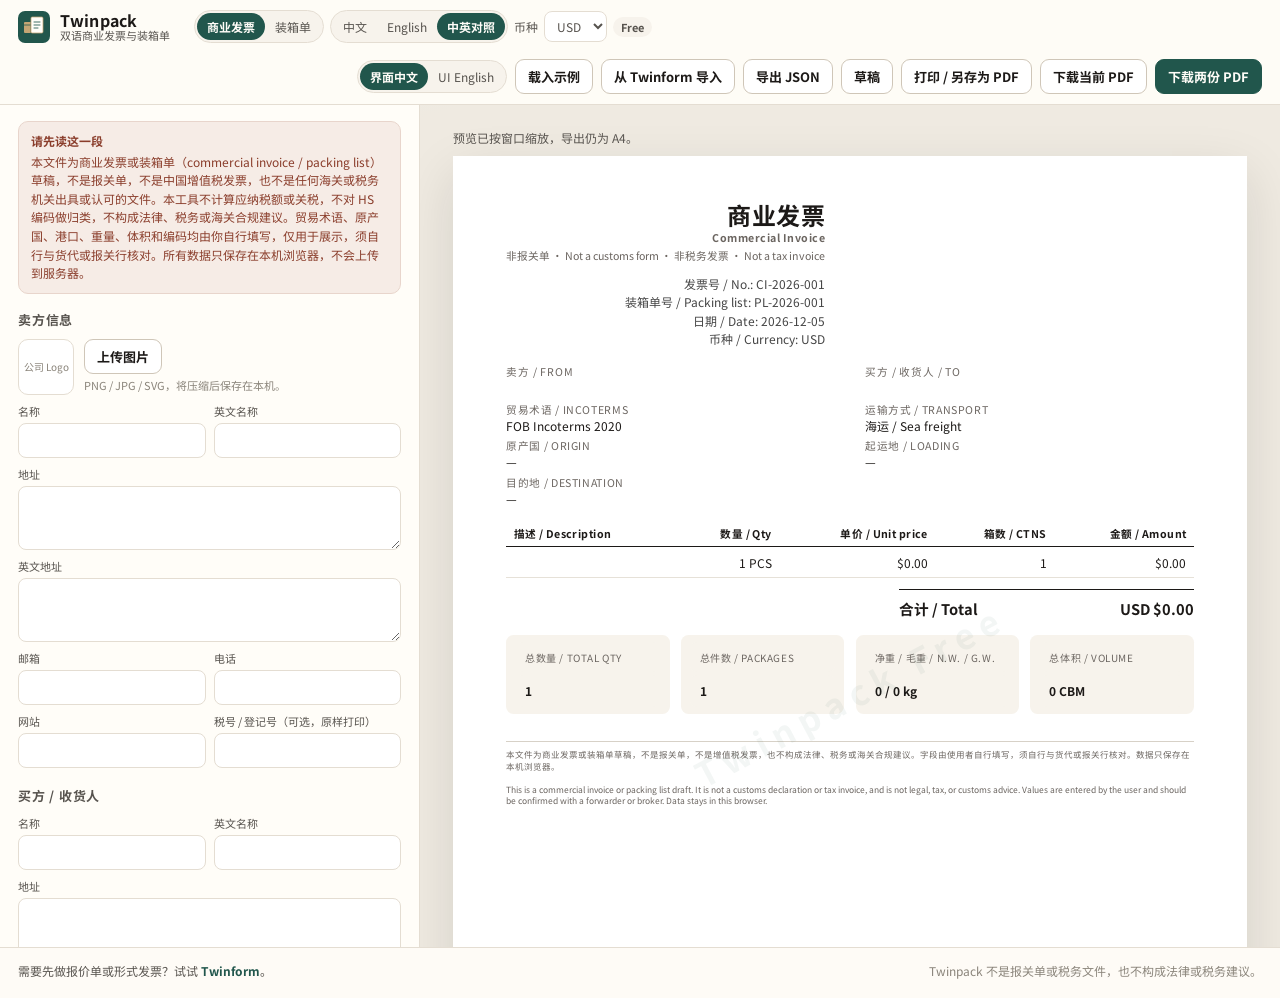
==== index.html @ fb45c6ba "Publish Twinpack as a static GitHub Pages site. A browser-only bilingual commercial invoice and pack" ====
<!DOCTYPE html>
<html lang="zh-CN">
  <head>
    <meta charset="UTF-8" />
    <meta name="viewport" content="width=device-width, initial-scale=1" />
    <title>Twinpack — Bilingual commercial invoice &amp; packing list</title>
    <meta
      name="description"
      content="Create a bilingual (Chinese/English) commercial invoice and matching packing list in your browser and download an A4 PDF. No signup. Not a customs form, not a tax invoice, and not legal or tax advice. 在浏览器里制作中英对照的商业发票和装箱单，本地下载 A4 PDF。不是报关单或税务文件。"
    />
    <meta name="keywords" content="commercial invoice, packing list, bilingual, Chinese, English, 商业发票, 装箱单, PDF" />
    <link rel="canonical" href="https://xiaoyangge1993.github.io/twinpack/" />
    <meta property="og:title" content="Twinpack — bilingual commercial invoice &amp; packing list" />
    <meta
      property="og:description"
      content="Make a matching commercial invoice and packing list in your browser. Chinese, English, or bilingual. Nothing is uploaded."
    />
    <meta property="og:type" content="website" />
    <meta property="og:url" content="https://xiaoyangge1993.github.io/twinpack/" />
    <link rel="icon" href="assets/favicon.svg" type="image/svg+xml" />
    <link rel="stylesheet" href="css/fonts.css" />
    <link rel="stylesheet" href="css/styles.css" />
  </head>
  <body>
    <div id="app"></div>
    <script src="vendor/html2canvas.min.js"></script>
    <script src="vendor/jspdf.umd.min.js"></script>
    <script src="js/license.js"></script>
    <script src="js/app.js"></script>
  </body>
</html>
---- css/fonts.css ----
@font-face {
  font-family: "Twinpack Sans";
  src: url("../fonts/NotoSansSC-Regular.woff2") format("woff2");
  font-weight: 400;
  font-style: normal;
  font-display: swap;
}
@font-face {
  font-family: "Twinpack Sans";
  src: url("../fonts/NotoSansSC-Bold.woff2") format("woff2");
  font-weight: 700;
  font-style: normal;
  font-display: swap;
}

:root {
  --font-sans: "Twinpack Sans", "Noto Sans CJK SC", "Source Han Sans SC",
    "PingFang SC", "Microsoft YaHei", "Noto Sans", sans-serif;
}
---- css/styles.css ----
/* Twinpack — editor + A4 sheet (based on Twinform) */
:root {
  --ink: #1c1917;
  --ink-soft: #57534e;
  --ink-faint: #8a847a;
  --paper: #efeae1;
  --panel: #fffdf8;
  --panel-2: #f7f3ec;
  --line: #e4ddd2;
  --line-strong: #cfc6b8;
  --accent: #21564c;
  --accent-hover: #19443c;
  --accent-soft: #e8f0ee;
  --gold: #c4a574;
  --danger: #8a3d2b;
  --danger-bg: #f6ece6;
  --warn: #8a6a22;
  --shadow: 0 18px 50px rgba(28, 25, 23, 0.12);
  --radius: 12px;
  --ui: var(--font-sans);
}

* { box-sizing: border-box; }
html, body { margin: 0; padding: 0; }
body {
  font-family: var(--ui);
  color: var(--ink);
  background:
    radial-gradient(1200px 500px at 10% -10%, #e4efe9 0%, transparent 50%),
    var(--paper);
  min-height: 100vh;
}

button, input, select, textarea { font-family: inherit; color: inherit; }
button { cursor: pointer; }
button:disabled { cursor: not-allowed; opacity: 0.55; }

.app-header {
  position: sticky; top: 0; z-index: 20;
  display: flex; align-items: center; gap: 16px; flex-wrap: wrap;
  padding: 10px 18px;
  background: rgba(255, 253, 248, 0.92);
  border-bottom: 1px solid var(--line);
  backdrop-filter: blur(10px);
}
.brand { display: flex; align-items: center; gap: 10px; margin-right: 8px; text-decoration: none; color: inherit; }
.brand img { width: 32px; height: 32px; }
.brand-name { font-weight: 700; letter-spacing: 0.01em; line-height: 1.1; }
.brand-name small { display: block; font-weight: 400; color: var(--ink-soft); font-size: 11px; letter-spacing: 0; }

.header-group { display: flex; align-items: center; gap: 6px; flex-wrap: wrap; }
.header-group + .header-group { margin-left: 4px; }
.header-actions { margin-left: auto; display: flex; gap: 8px; flex-wrap: wrap; align-items: center; }

.seg { display: inline-flex; background: var(--panel-2); border: 1px solid var(--line); border-radius: 999px; padding: 2px; }
.seg button {
  border: 0; background: transparent; padding: 5px 10px; border-radius: 999px;
  font-size: 12px; color: var(--ink-soft);
}
.seg button[aria-pressed="true"] { background: var(--accent); color: #fffdf8; font-weight: 700; }

.field-inline { display: flex; align-items: center; gap: 6px; font-size: 12px; color: var(--ink-soft); }
.field-inline select, .field-inline input[type="text"] {
  background: #fff; border: 1px solid var(--line); border-radius: 8px; padding: 5px 8px; font-size: 12px;
}

.btn {
  border: 1px solid var(--line-strong); background: #fff; border-radius: 9px;
  padding: 7px 12px; font-size: 13px; font-weight: 700;
}
.btn:hover:not(:disabled) { border-color: var(--accent); color: var(--accent); }
.btn-primary { background: var(--accent); color: #fffdf8; border-color: var(--accent); }
.btn-primary:hover:not(:disabled) { background: var(--accent-hover); color: #fffdf8; }
.btn-ghost { background: transparent; }
.btn-pro {
  background: #fffdf8; border: 1px dashed var(--gold); color: var(--ink-soft);
  font-weight: 700; padding: 7px 12px; border-radius: 9px; font-size: 13px;
  text-decoration: none; display: inline-block;
}
.btn-pro:hover { border-style: solid; color: var(--ink); }
.pill {
  font-size: 11px; font-weight: 700; padding: 2px 8px; border-radius: 999px;
  background: var(--accent-soft); color: var(--accent);
}
.pill.free { background: var(--panel-2); color: var(--ink-soft); }
.pill.pro { background: #f3ead8; color: #6b5428; }

.layout {
  display: grid;
  grid-template-columns: minmax(320px, 420px) minmax(0, 1fr);
  gap: 0;
  min-height: calc(100vh - 58px);
}
.editor {
  border-right: 1px solid var(--line);
  background: var(--panel);
  padding: 16px 18px 48px;
  overflow: auto;
  max-height: calc(100vh - 58px);
}
.preview-pane {
  padding: 24px 16px 48px;
  overflow: auto;
  max-height: calc(100vh - 58px);
  display: flex; flex-direction: column; align-items: center;
}

.disclaimer-banner {
  margin: 0 0 16px;
  padding: 10px 12px;
  background: var(--danger-bg);
  border: 1px solid #e8d5cc;
  border-radius: 10px;
  color: var(--danger);
  font-size: 12px;
  line-height: 1.55;
}
.disclaimer-banner strong { display: block; margin-bottom: 2px; }

.section { margin-bottom: 18px; }
.section h2 {
  margin: 0 0 10px; font-size: 13px; letter-spacing: 0.06em; text-transform: uppercase;
  color: var(--ink-soft); display: flex; justify-content: space-between; align-items: baseline;
}
.grid-2 { display: grid; grid-template-columns: 1fr 1fr; gap: 8px; }
.grid-3 { display: grid; grid-template-columns: 1fr 1fr 1fr; gap: 8px; }
.full { grid-column: 1 / -1; }

label.lbl { display: flex; flex-direction: column; gap: 4px; font-size: 11px; color: var(--ink-soft); }
label.lbl input, label.lbl select, label.lbl textarea {
  border: 1px solid var(--line); border-radius: 8px; padding: 7px 8px; background: #fff; font-size: 13px;
}
label.lbl textarea { min-height: 64px; resize: vertical; }
label.lbl input:focus, label.lbl select:focus, label.lbl textarea:focus {
  outline: 2px solid color-mix(in srgb, var(--accent) 35%, transparent);
  border-color: var(--accent);
}

.logo-row { display: flex; gap: 10px; align-items: center; }
.logo-row img, .logo-placeholder {
  width: 56px; height: 56px; border-radius: 10px; border: 1px solid var(--line); object-fit: contain; background: #fff;
}
.logo-placeholder { display: grid; place-items: center; color: var(--ink-faint); font-size: 10px; text-align: center; }

.items-table { width: 100%; border-collapse: collapse; font-size: 12px; }
.items-table th { text-align: left; font-weight: 400; color: var(--ink-soft); padding: 4px 4px 6px; }
.items-table td { padding: 3px 4px; vertical-align: top; }
.items-table input { width: 100%; border: 1px solid var(--line); border-radius: 6px; padding: 6px; font-size: 12px; background: #fff; }
.items-table .col-qty, .items-table .col-price, .items-table .col-disc { width: 72px; }
.items-table .col-del { width: 28px; }
.icon-btn { border: 0; background: transparent; color: var(--ink-faint); padding: 4px; font-size: 16px; }
.icon-btn:hover { color: var(--danger); }

.pay-block { display: grid; gap: 8px; }
.check { display: flex; align-items: center; gap: 6px; font-size: 13px; }
.check input { accent-color: var(--accent); }

.hint { font-size: 11px; color: var(--ink-faint); margin: 4px 0 0; line-height: 1.45; }
.pro-box {
  border: 1px dashed var(--gold); border-radius: 12px; padding: 12px; background: #fffdf8;
}
.pro-box h3 { margin: 0 0 8px; font-size: 14px; }
.lock { color: var(--ink-faint); font-size: 12px; }
.license-box { margin: 10px 0 4px; }
.license-label { display: block; font-size: 12px; font-weight: 700; margin-bottom: 6px; }
.license-input {
  width: 100%; min-height: 72px; resize: vertical;
  border: 1px solid var(--line-strong); border-radius: 8px;
  padding: 8px 10px; font-size: 12px; line-height: 1.45;
  font-family: ui-monospace, SFMono-Regular, Menlo, Consolas, monospace;
  background: #fff;
}
.license-input:focus { outline: 2px solid var(--accent-soft); border-color: var(--accent); }
.license-actions { margin-top: 8px; display: flex; gap: 8px; flex-wrap: wrap; }
.license-status { margin: 8px 0 0; font-size: 12px; line-height: 1.45; }
.license-status.ok { color: var(--accent); font-weight: 700; }
.license-status.err { color: var(--danger); font-weight: 700; }
.purchase-page { max-width: 720px; margin: 0 auto; padding: 32px 20px 64px; }
.purchase-page h1 { font-size: 28px; margin: 16px 0 8px; }
.purchase-page h2 { font-size: 16px; margin: 24px 0 8px; }
.purchase-page p, .purchase-page li { font-size: 15px; line-height: 1.65; color: var(--ink-soft); }
.purchase-page .back { display: inline-block; margin-top: 8px; }

.preview-toolbar {
  width: min(100%, 210mm);
  display: flex; justify-content: space-between; align-items: center;
  margin-bottom: 10px; font-size: 12px; color: var(--ink-soft);
}
.overflow-warn { color: var(--warn); font-weight: 700; }

.preview-scale { transform-origin: top center; }

/* A4 sheet */
.sheet {
  width: 210mm;
  min-height: 297mm;
  background: #fff;
  color: #1c1917;
  padding: 12mm 14mm 12mm;
  position: relative;
  box-shadow: var(--shadow);
  overflow: visible;
}
.sheet * { box-sizing: border-box; }

.sheet-wm {
  position: absolute; inset: 0; pointer-events: none; z-index: 2;
}
.sheet-wm .wm-diag {
  position: absolute; left: 50%; top: 48%;
  transform: translate(-50%, -50%) rotate(-28deg);
  font-size: 26pt; font-weight: 700; letter-spacing: 0.22em;
  color: rgba(33, 86, 76, 0.055); white-space: nowrap;
}
.sheet-wm .wm-foot {
  position: absolute; right: 14mm; bottom: 9mm;
  font-size: 7.5pt; letter-spacing: 0.06em; color: rgba(28, 25, 23, 0.35);
}

.sheet-head { display: flex; justify-content: space-between; gap: 16px; align-items: flex-start; }
.sheet-logo { max-width: 24mm; max-height: 20mm; object-fit: contain; }
.sheet-title { text-align: right; }
.sheet-title h1 { margin: 0; font-size: 18pt; letter-spacing: 0.02em; line-height: 1.2; }
.sheet-title .sub { margin-top: 3px; font-size: 8pt; color: #6b6560; }
.sheet-meta { margin-top: 3mm; text-align: right; font-size: 9pt; color: #444; line-height: 1.55; }

.parties { display: grid; grid-template-columns: 1fr 1fr; gap: 8mm; margin: 4mm 0 4mm; }
.party .k { font-size: 8pt; letter-spacing: 0.08em; text-transform: uppercase; color: #6b6560; margin-bottom: 2mm; }
.party .name { font-weight: 700; font-size: 11pt; }
.party .en { color: #5c5854; font-size: 9pt; font-weight: 400; }
.party .addr { margin-top: 1.5mm; font-size: 9pt; color: #444; white-space: pre-wrap; line-height: 1.45; }

.sheet table { width: 100%; border-collapse: collapse; font-size: 9pt; }
.sheet thead th {
  text-align: left; font-weight: 700; font-size: 8pt; letter-spacing: 0.04em;
  border-bottom: 0.4mm solid #1c1917; padding: 1.5mm 2mm;
}
.sheet td { padding: 1.7mm 2mm; border-bottom: 0.15mm solid #e6e1d8; vertical-align: top; }
.sheet td.num, .sheet th.num { text-align: right; white-space: nowrap; }
.item-en { display: block; color: #6b6560; font-size: 8pt; margin-top: 0.6mm; }

.totals { margin-top: 3mm; margin-left: auto; width: 78mm; font-size: 9pt; }
.totals .row { display: flex; justify-content: space-between; gap: 6mm; padding: 1.2mm 0; }
.totals .row.grand { border-top: 0.4mm solid #1c1917; font-weight: 700; font-size: 11pt; margin-top: 1mm; padding-top: 2mm; }

.pay { margin-top: 3.5mm; display: grid; grid-template-columns: 1.2fr 1fr; gap: 8mm; }
.pay h3, .notes h3 { margin: 0 0 2mm; font-size: 8pt; letter-spacing: 0.08em; text-transform: uppercase; color: #6b6560; font-weight: 700; }
.pay p, .notes p { margin: 0; font-size: 9pt; line-height: 1.5; white-space: pre-wrap; }

.sheet-disc {
  margin-top: 3.5mm; padding-top: 2mm; border-top: 0.15mm solid #d7d1c7;
  font-size: 6.4pt; color: #6b6560; line-height: 1.35;
}

/* Templates */
.sheet.tpl-classic .sheet-title h1 { font-weight: 700; }
.sheet.tpl-modern { padding-top: 0; padding-left: 0; padding-right: 0; }
.sheet.tpl-modern .modern-bar {
  background: #21564c; color: #fffdf8; padding: 10mm 16mm 8mm;
  display: flex; justify-content: space-between; align-items: flex-start; gap: 16px;
}
.sheet.tpl-modern .modern-bar .sub, .sheet.tpl-modern .modern-bar .sheet-meta { color: rgba(255,253,248,0.8); }
.sheet.tpl-modern .sheet-body { padding: 8mm 16mm 18mm; }
.sheet.tpl-modern thead th { border-bottom-color: #21564c; color: #21564c; }
.sheet.tpl-modern .totals .row.grand { border-top-color: #21564c; color: #21564c; }
.sheet.tpl-minimal .sheet-title h1 { font-weight: 400; letter-spacing: 0.14em; font-size: 16pt; text-transform: uppercase; }
.sheet.tpl-minimal thead th { border-bottom-width: 0.2mm; font-weight: 400; letter-spacing: 0.12em; }
.sheet.tpl-minimal .totals .row.grand { border-top-width: 0.2mm; }

.modal-back {
  position: fixed; inset: 0; background: rgba(28,25,23,0.4); z-index: 40;
  display: flex; align-items: center; justify-content: center; padding: 20px;
}
.modal {
  background: var(--panel); border-radius: 16px; width: min(560px, 100%);
  max-height: min(80vh, 720px); overflow: auto; box-shadow: var(--shadow); padding: 18px 20px;
}
.modal h2 { margin: 0 0 12px; font-size: 16px; }
.draft-list { list-style: none; margin: 0; padding: 0; }
.draft-list li {
  display: flex; align-items: center; gap: 8px; padding: 8px 0; border-bottom: 1px solid var(--line);
  font-size: 13px;
}
.draft-list li span { flex: 1; }
.muted { color: var(--ink-faint); font-size: 12px; }

@media (max-width: 980px) {
  .layout { grid-template-columns: 1fr; }
  .editor, .preview-pane { max-height: none; border-right: 0; }
  .editor { border-bottom: 1px solid var(--line); }
}


.site-footer {
  border-top: 1px solid var(--line);
  padding: 14px 18px 18px;
  font-size: 12px;
  color: var(--ink-soft);
  background: rgba(255, 253, 248, 0.92);
  display: flex;
  flex-wrap: wrap;
  gap: 8px 24px;
  justify-content: space-between;
  align-items: baseline;
  line-height: 1.5;
}
.site-footer a { color: var(--accent); font-weight: 700; text-decoration: none; }
.site-footer a:hover { text-decoration: underline; }
.site-footer .foot-note { color: var(--ink-faint); max-width: 62ch; }

.item-card {
  border: 1px solid var(--line);
  border-radius: 10px;
  padding: 10px;
  margin-bottom: 8px;
  background: var(--panel-2);
}
.item-card-head { display: flex; justify-content: space-between; align-items: center; margin-bottom: 6px; }
.item-card-head .idx { font-size: 11px; font-weight: 700; color: var(--ink-soft); letter-spacing: 0.04em; }
.item-totals { font-size: 12px; color: var(--ink-soft); margin-top: 8px; line-height: 1.55; }
.item-totals strong { color: var(--ink); }
.grid-4 { display: grid; grid-template-columns: 1fr 1fr 1fr 1fr; gap: 8px; }
.btn-soon {
  background: var(--panel-2); border: 1px dashed var(--line-strong); color: var(--ink-faint);
  font-weight: 700; padding: 7px 12px; border-radius: 9px; font-size: 13px;
  text-decoration: none; display: inline-block;
}
.import-list { list-style: none; margin: 0; padding: 0; }
.import-list li {
  display: flex; align-items: center; gap: 8px; padding: 8px 0;
  border-bottom: 1px solid var(--line); font-size: 13px;
}
.import-list li span { flex: 1; }
.sheet .ship-grid {
  display: grid; grid-template-columns: 1fr 1fr; gap: 1.2mm 8mm;
  margin: 0 0 3.5mm; font-size: 9pt;
}
.sheet .ship-grid .k { font-size: 8pt; letter-spacing: 0.06em; text-transform: uppercase; color: #6b6560; }
.sheet .sum-bar {
  margin-top: 3mm; display: grid; grid-template-columns: repeat(4, 1fr); gap: 3mm;
  font-size: 9pt;
}
.sheet .sum-bar div { background: #f7f3ec; padding: 2mm 2.5mm; border-radius: 2mm; }
.sheet .sum-bar .k { font-size: 7.5pt; letter-spacing: 0.06em; text-transform: uppercase; color: #6b6560; }
.sheet .sum-bar .v { font-weight: 700; margin-top: 0.6mm; }

@media (max-width: 720px) {
  .grid-4 { grid-template-columns: 1fr 1fr; }
}

@media print {
  body { background: #fff; }
  .app-header, .editor, .preview-toolbar, .modal-back, .disclaimer-banner, .site-footer { display: none !important; }
  .layout, .preview-pane { display: block; max-height: none; padding: 0; overflow: visible; }
  .preview-scale { transform: none !important; }
  .sheet { box-shadow: none; margin: 0; }
}
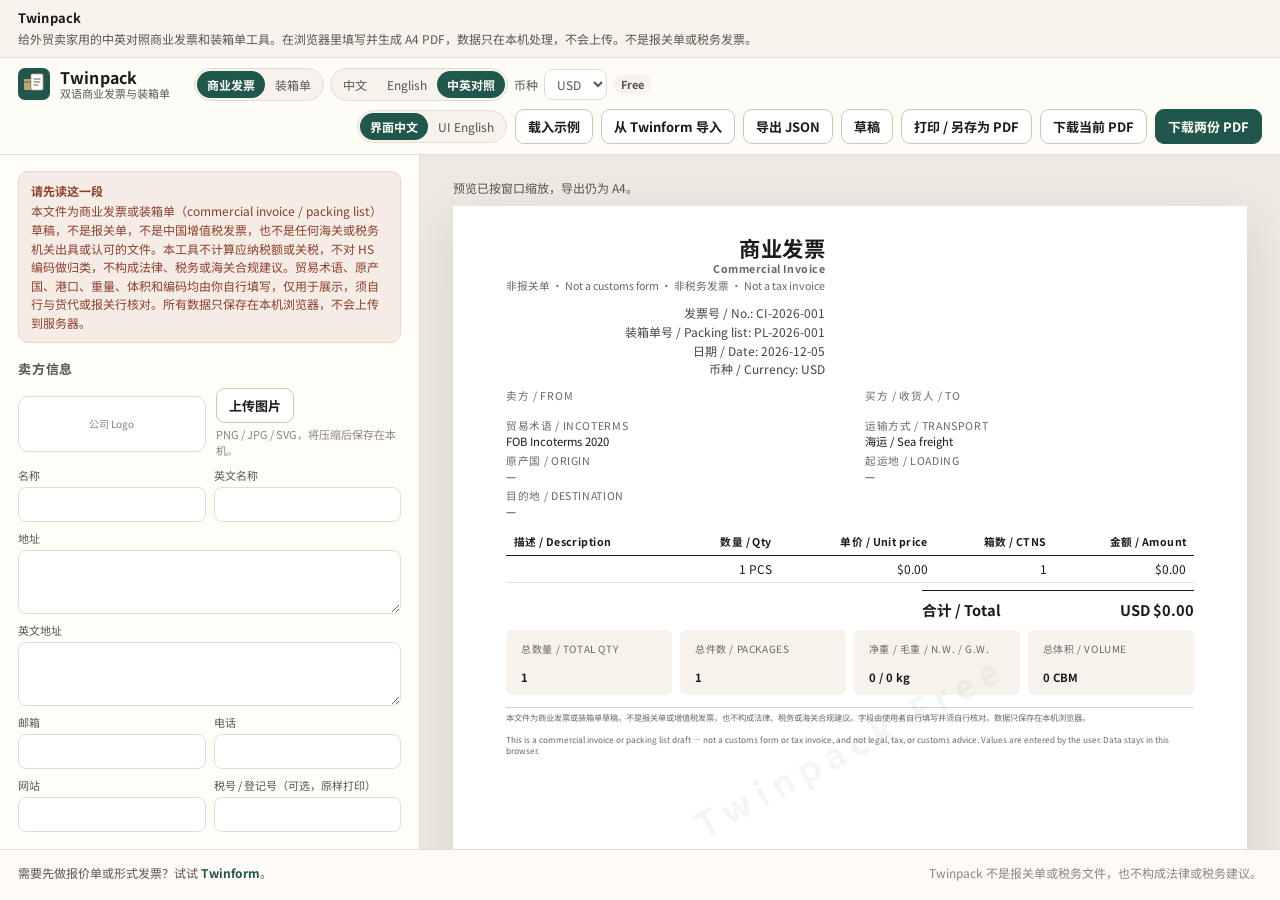
==== commit 75b7ce8b: "Tighten the meta description, add a static intro, and include a sitemap." ====
--- a/index.html
+++ b/index.html
@@ -6,7 +6,7 @@
     <title>Twinpack — Bilingual commercial invoice &amp; packing list</title>
     <meta
       name="description"
-      content="Create a bilingual (Chinese/English) commercial invoice and matching packing list in your browser and download an A4 PDF. No signup. Not a customs form, not a tax invoice, and not legal or tax advice. 在浏览器里制作中英对照的商业发票和装箱单，本地下载 A4 PDF。不是报关单或税务文件。"
+      content="在浏览器里为外贸卖家制作中英对照的商业发票和装箱单，也可只出中文或只出英文，并可本地下载配套的 A4 PDF。数据只在你的电脑上处理，不会上传。贸易术语、原产国、重量和编码需自行填写并与货代核对。本工具不是报关单或税务发票，不算关税，也不构成法律、税务或海关合规建议。"
     />
     <meta name="keywords" content="commercial invoice, packing list, bilingual, Chinese, English, 商业发票, 装箱单, PDF" />
     <link rel="canonical" href="https://xiaoyangge1993.github.io/twinpack/" />
@@ -22,6 +22,10 @@
     <link rel="stylesheet" href="css/styles.css" />
   </head>
   <body>
+    <section class="static-intro">
+      <h1>Twinpack</h1>
+      <p>给外贸卖家用的中英对照商业发票和装箱单工具。在浏览器里填写并生成 A4 PDF，数据只在本机处理，不会上传。不是报关单或税务发票。</p>
+    </section>
     <div id="app"></div>
     <script src="vendor/html2canvas.min.js"></script>
     <script src="vendor/jspdf.umd.min.js"></script>
--- a/css/styles.css
+++ b/css/styles.css
@@ -37,20 +37,33 @@
 
 .app-header {
   position: sticky; top: 0; z-index: 20;
-  display: flex; align-items: center; gap: 16px; flex-wrap: wrap;
+  display: flex; align-items: center; gap: 8px 16px; flex-wrap: wrap;
   padding: 10px 18px;
   background: rgba(255, 253, 248, 0.92);
   border-bottom: 1px solid var(--line);
   backdrop-filter: blur(10px);
+  max-width: 100%;
+  min-width: 0;
 }
 .brand { display: flex; align-items: center; gap: 10px; margin-right: 8px; text-decoration: none; color: inherit; }
 .brand img { width: 32px; height: 32px; }
 .brand-name { font-weight: 700; letter-spacing: 0.01em; line-height: 1.1; }
 .brand-name small { display: block; font-weight: 400; color: var(--ink-soft); font-size: 11px; letter-spacing: 0; }
 
-.header-group { display: flex; align-items: center; gap: 6px; flex-wrap: wrap; }
+.header-group { display: flex; align-items: center; gap: 6px; flex-wrap: wrap; min-width: 0; max-width: 100%; }
 .header-group + .header-group { margin-left: 4px; }
-.header-actions { margin-left: auto; display: flex; gap: 8px; flex-wrap: wrap; align-items: center; }
+.header-actions {
+  margin-left: auto;
+  display: flex; gap: 8px; flex-wrap: wrap; align-items: center;
+  max-width: 100%;
+  flex: 1 1 auto;
+  justify-content: flex-end;
+  /* If the first row hasn't enough room, wrap to a full-width row and let buttons wrap. */
+  min-width: min(100%, 34rem);
+}
+.seg { flex-wrap: wrap; max-width: 100%; }
+.field-inline { min-width: 0; }
+.field-inline select, .field-inline input[type="text"] { min-width: 0; max-width: 100%; }
 
 .seg { display: inline-flex; background: var(--panel-2); border: 1px solid var(--line); border-radius: 999px; padding: 2px; }
 .seg button {
@@ -85,24 +98,74 @@
 .pill.free { background: var(--panel-2); color: var(--ink-soft); }
 .pill.pro { background: #f3ead8; color: #6b5428; }
 
+html:has(.app-shell),
+html:has(.app-shell) body,
+html:has(.app-shell) #app {
+  height: 100%;
+  overflow: hidden;
+}
+
+.static-intro {
+  margin: 0;
+  padding: 8px 18px;
+  font-size: 12px;
+  line-height: 1.55;
+  color: var(--ink-soft);
+  background: var(--panel-2);
+  border-bottom: 1px solid var(--line);
+}
+.static-intro h1 {
+  margin: 0 0 2px;
+  font-size: 13px;
+  font-weight: 700;
+  color: var(--ink);
+  letter-spacing: 0.01em;
+}
+.static-intro p { margin: 0; }
+html:has(.app-shell) body {
+  display: flex;
+  flex-direction: column;
+}
+html:has(.app-shell) .static-intro {
+  flex: 0 0 auto;
+}
+html:has(.app-shell) #app {
+  flex: 1 1 auto;
+  height: auto;
+  min-height: 0;
+}
+.app-shell {
+  display: flex;
+  flex-direction: column;
+  height: 100%;
+  min-height: 0;
+  min-width: 0;
+}
+.app-shell .app-header,
+.app-shell .site-footer { flex: 0 0 auto; }
 .layout {
   display: grid;
-  grid-template-columns: minmax(320px, 420px) minmax(0, 1fr);
+  grid-template-columns: minmax(0, 420px) minmax(0, 1fr);
   gap: 0;
-  min-height: calc(100vh - 58px);
-}
+  flex: 1 1 auto;
+  min-height: 0;
+  width: 100%;
+  max-width: 100%;
+}
+.layout > * { min-width: 0; min-height: 0; }
 .editor {
   border-right: 1px solid var(--line);
   background: var(--panel);
   padding: 16px 18px 48px;
   overflow: auto;
-  max-height: calc(100vh - 58px);
+  min-width: 0;
+  max-width: 100%;
 }
 .preview-pane {
   padding: 24px 16px 48px;
   overflow: auto;
-  max-height: calc(100vh - 58px);
   display: flex; flex-direction: column; align-items: center;
+  min-width: 0;
 }
 
 .disclaimer-banner {
@@ -122,9 +185,28 @@
   margin: 0 0 10px; font-size: 13px; letter-spacing: 0.06em; text-transform: uppercase;
   color: var(--ink-soft); display: flex; justify-content: space-between; align-items: baseline;
 }
-.grid-2 { display: grid; grid-template-columns: 1fr 1fr; gap: 8px; }
-.grid-3 { display: grid; grid-template-columns: 1fr 1fr 1fr; gap: 8px; }
+.grid-2, .grid-3, .grid-4 { min-width: 0; max-width: 100%; }
+.grid-2 { display: grid; grid-template-columns: repeat(auto-fit, minmax(min(100%, 150px), 1fr)); gap: 8px; }
+.grid-3 { display: grid; grid-template-columns: repeat(auto-fit, minmax(min(100%, 140px), 1fr)); gap: 8px; }
 .full { grid-column: 1 / -1; }
+.editor .section,
+.editor .item-card,
+.editor .logo-row,
+.editor .pro-box,
+.editor .pay-block,
+.editor label.lbl { min-width: 0; max-width: 100%; }
+.editor .logo-row > div { min-width: 0; flex: 1; }
+.editor input:not([type="checkbox"]):not([type="radio"]),
+.editor select,
+.editor textarea {
+  min-width: 0;
+  width: 100%;
+  max-width: 100%;
+  box-sizing: border-box;
+}
+.editor .items-table { table-layout: fixed; width: 100%; max-width: 100%; }
+.editor .items-table th, .editor .items-table td { min-width: 0; overflow-wrap: anywhere; }
+.section h2 { flex-wrap: wrap; gap: 8px; min-width: 0; }
 
 label.lbl { display: flex; flex-direction: column; gap: 4px; font-size: 11px; color: var(--ink-soft); }
 label.lbl input, label.lbl select, label.lbl textarea {
@@ -152,8 +234,27 @@
 .icon-btn:hover { color: var(--danger); }
 
 .pay-block { display: grid; gap: 8px; }
-.check { display: flex; align-items: center; gap: 6px; font-size: 13px; }
-.check input { accent-color: var(--accent); }
+.check {
+  display: flex;
+  flex-direction: row;
+  flex-wrap: nowrap;
+  align-items: center;
+  justify-content: flex-start;
+  gap: 8px;
+  font-size: 13px;
+  width: max-content;
+  max-width: 100%;
+}
+.check input[type="checkbox"],
+.check input[type="radio"] {
+  width: auto;
+  min-width: auto;
+  max-width: none;
+  flex: 0 0 auto;
+  margin: 0;
+  accent-color: var(--accent);
+}
+.check span { flex: 0 1 auto; min-width: 0; }
 
 .hint { font-size: 11px; color: var(--ink-faint); margin: 4px 0 0; line-height: 1.45; }
 .pro-box {
@@ -196,7 +297,7 @@
   min-height: 297mm;
   background: #fff;
   color: #1c1917;
-  padding: 12mm 14mm 12mm;
+  padding: 8mm 14mm 3mm;
   position: relative;
   box-shadow: var(--shadow);
   overflow: visible;
@@ -218,13 +319,13 @@
 }
 
 .sheet-head { display: flex; justify-content: space-between; gap: 16px; align-items: flex-start; }
-.sheet-logo { max-width: 24mm; max-height: 20mm; object-fit: contain; }
+.sheet-logo { max-width: 18mm; max-height: 16mm; object-fit: contain; }
 .sheet-title { text-align: right; }
-.sheet-title h1 { margin: 0; font-size: 18pt; letter-spacing: 0.02em; line-height: 1.2; }
+.sheet-title h1 { margin: 0; font-size: 16pt; letter-spacing: 0.02em; line-height: 1.15; }
 .sheet-title .sub { margin-top: 3px; font-size: 8pt; color: #6b6560; }
 .sheet-meta { margin-top: 3mm; text-align: right; font-size: 9pt; color: #444; line-height: 1.55; }
 
-.parties { display: grid; grid-template-columns: 1fr 1fr; gap: 8mm; margin: 4mm 0 4mm; }
+.parties { display: grid; grid-template-columns: 1fr 1fr; gap: 8mm; margin: 2.5mm 0 2mm; }
 .party .k { font-size: 8pt; letter-spacing: 0.08em; text-transform: uppercase; color: #6b6560; margin-bottom: 2mm; }
 .party .name { font-weight: 700; font-size: 11pt; }
 .party .en { color: #5c5854; font-size: 9pt; font-weight: 400; }
@@ -235,21 +336,21 @@
   text-align: left; font-weight: 700; font-size: 8pt; letter-spacing: 0.04em;
   border-bottom: 0.4mm solid #1c1917; padding: 1.5mm 2mm;
 }
-.sheet td { padding: 1.7mm 2mm; border-bottom: 0.15mm solid #e6e1d8; vertical-align: top; }
+.sheet td { padding: 1.2mm 2mm; border-bottom: 0.15mm solid #e6e1d8; vertical-align: top; }
 .sheet td.num, .sheet th.num { text-align: right; white-space: nowrap; }
 .item-en { display: block; color: #6b6560; font-size: 8pt; margin-top: 0.6mm; }
 
-.totals { margin-top: 3mm; margin-left: auto; width: 78mm; font-size: 9pt; }
+.totals { margin-top: 2mm; margin-left: auto; width: 72mm; font-size: 9pt; }
 .totals .row { display: flex; justify-content: space-between; gap: 6mm; padding: 1.2mm 0; }
 .totals .row.grand { border-top: 0.4mm solid #1c1917; font-weight: 700; font-size: 11pt; margin-top: 1mm; padding-top: 2mm; }
 
-.pay { margin-top: 3.5mm; display: grid; grid-template-columns: 1.2fr 1fr; gap: 8mm; }
+.pay { margin-top: 1.6mm; display: grid; grid-template-columns: 1.2fr 1fr; gap: 6mm; }
 .pay h3, .notes h3 { margin: 0 0 2mm; font-size: 8pt; letter-spacing: 0.08em; text-transform: uppercase; color: #6b6560; font-weight: 700; }
 .pay p, .notes p { margin: 0; font-size: 9pt; line-height: 1.5; white-space: pre-wrap; }
 
 .sheet-disc {
-  margin-top: 3.5mm; padding-top: 2mm; border-top: 0.15mm solid #d7d1c7;
-  font-size: 6.4pt; color: #6b6560; line-height: 1.35;
+  margin-top: 1.5mm; padding-top: 1.2mm; border-top: 0.15mm solid #d7d1c7;
+  font-size: 6.2pt; color: #6b6560; line-height: 1.3;
 }
 
 /* Templates */
@@ -285,8 +386,9 @@
 .muted { color: var(--ink-faint); font-size: 12px; }
 
 @media (max-width: 980px) {
-  .layout { grid-template-columns: 1fr; }
-  .editor, .preview-pane { max-height: none; border-right: 0; }
+  .layout { grid-template-columns: 1fr; overflow: auto; }
+  .layout > * { min-height: auto; }
+  .editor, .preview-pane { max-height: none; border-right: 0; overflow: visible; }
   .editor { border-bottom: 1px solid var(--line); }
 }
 
@@ -319,7 +421,7 @@
 .item-card-head .idx { font-size: 11px; font-weight: 700; color: var(--ink-soft); letter-spacing: 0.04em; }
 .item-totals { font-size: 12px; color: var(--ink-soft); margin-top: 8px; line-height: 1.55; }
 .item-totals strong { color: var(--ink); }
-.grid-4 { display: grid; grid-template-columns: 1fr 1fr 1fr 1fr; gap: 8px; }
+.grid-4 { display: grid; grid-template-columns: repeat(auto-fit, minmax(min(100%, 150px), 1fr)); gap: 8px; }
 .btn-soon {
   background: var(--panel-2); border: 1px dashed var(--line-strong); color: var(--ink-faint);
   font-weight: 700; padding: 7px 12px; border-radius: 9px; font-size: 13px;
@@ -332,25 +434,26 @@
 }
 .import-list li span { flex: 1; }
 .sheet .ship-grid {
-  display: grid; grid-template-columns: 1fr 1fr; gap: 1.2mm 8mm;
-  margin: 0 0 3.5mm; font-size: 9pt;
+  display: grid; grid-template-columns: 1fr 1fr; gap: 1mm 8mm;
+  margin: 0 0 2.5mm; font-size: 8.5pt;
 }
 .sheet .ship-grid .k { font-size: 8pt; letter-spacing: 0.06em; text-transform: uppercase; color: #6b6560; }
 .sheet .sum-bar {
-  margin-top: 3mm; display: grid; grid-template-columns: repeat(4, 1fr); gap: 3mm;
-  font-size: 9pt;
-}
-.sheet .sum-bar div { background: #f7f3ec; padding: 2mm 2.5mm; border-radius: 2mm; }
+  margin-top: 1.6mm; display: grid; grid-template-columns: repeat(4, 1fr); gap: 2mm;
+  font-size: 8.5pt;
+}
+.sheet .sum-bar div { background: #f7f3ec; padding: 1.4mm 2mm; border-radius: 1.6mm; }
 .sheet .sum-bar .k { font-size: 7.5pt; letter-spacing: 0.06em; text-transform: uppercase; color: #6b6560; }
 .sheet .sum-bar .v { font-weight: 700; margin-top: 0.6mm; }
 
 @media (max-width: 720px) {
-  .grid-4 { grid-template-columns: 1fr 1fr; }
+  .app-header { padding: 10px 12px; }
+  .btn, .btn-pro, .btn-soon { padding: 7px 10px; }
 }
 
 @media print {
   body { background: #fff; }
-  .app-header, .editor, .preview-toolbar, .modal-back, .disclaimer-banner, .site-footer { display: none !important; }
+  .app-header, .editor, .preview-toolbar, .modal-back, .disclaimer-banner, .site-footer, .static-intro { display: none !important; }
   .layout, .preview-pane { display: block; max-height: none; padding: 0; overflow: visible; }
   .preview-scale { transform: none !important; }
   .sheet { box-shadow: none; margin: 0; }
